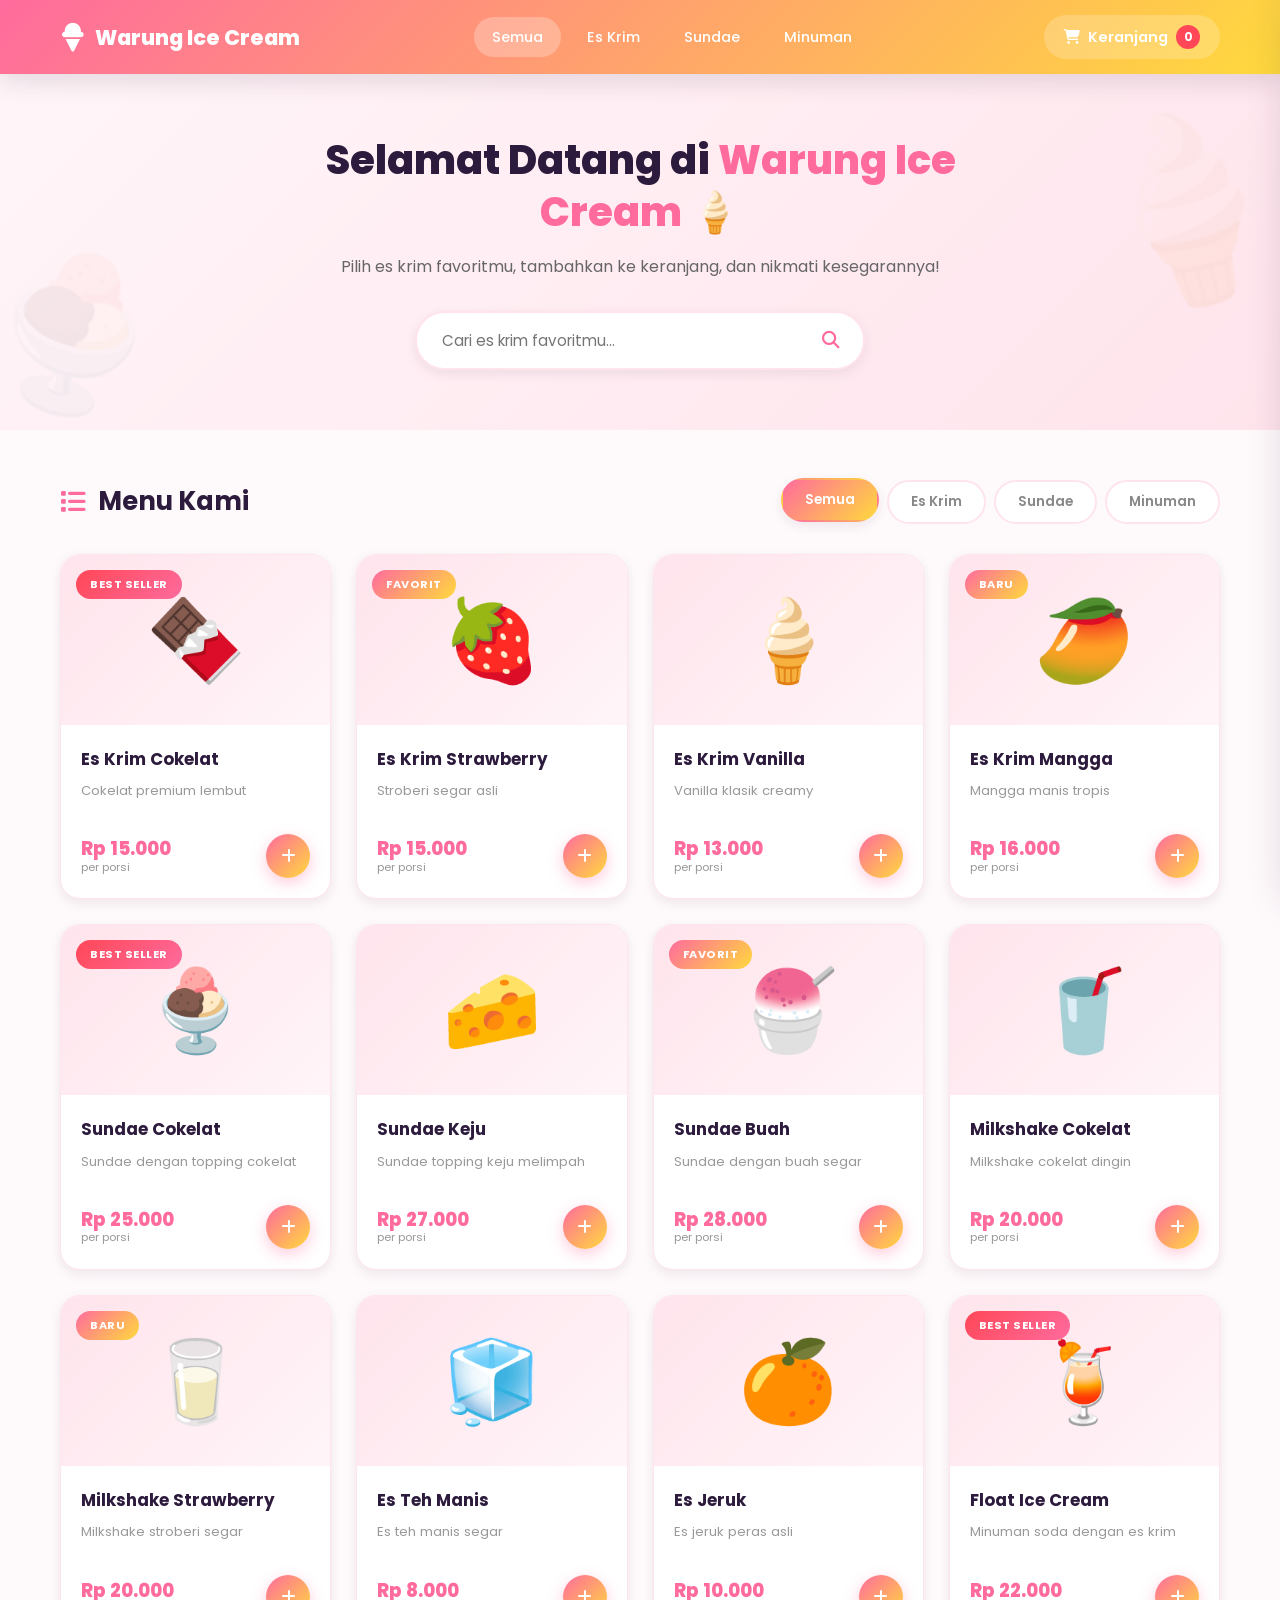
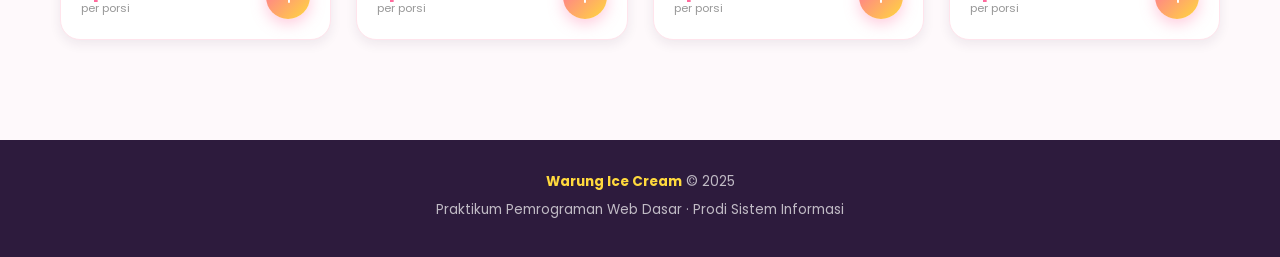
==== warung-icecream/index.html @ f4459d88 "update" ====
<!DOCTYPE html>
<html lang="id">
<head>
 <meta charset="UTF-8">
 <meta name="viewport" content="width=device-width, initial-scale=1.0">
 <title>Warung Ice Cream - Es Krim Segar Setiap Hari</title>
 <script src="https://code.jquery.com/jquery-3.7.1.min.js"
 integrity="sha256-/JqT3SQfawRcv/BIHPThkBvs0OEvtFFmqPF/lYI/Cxo="
 crossorigin="anonymous"></script>
 <link rel="stylesheet" href="https://cdnjs.cloudflare.com/ajax/libs/font-awesome/6.4.0/css/all.min.css">
 <link href="https://fonts.googleapis.com/css2?family=Poppins:wght@300;400;500;600;700;800&display=swap" rel="stylesheet">
 <link rel="stylesheet" href="style.css">
</head>
<body>
 <!-- ========== NAVBAR ========== -->
 <nav class="navbar">
  <div class="nav-container">
   <div class="logo"><i class="fas fa-ice-cream"></i>
    <span>Warung Ice Cream</span></div>
   <div class="nav-menu" id="navMenu">
    <a class="nav-link active" data-filter="all">Semua</a>
    <a class="nav-link" data-filter="es-krim">Es Krim</a>
    <a class="nav-link" data-filter="sundae">Sundae</a>
    <a class="nav-link" data-filter="minuman">Minuman</a>
   </div>
   <div class="cart-btn" id="cartBtn">
    <i class="fas fa-shopping-cart"></i>
    <span class="cart-text">Keranjang</span>
    <span class="cart-badge" id="cartBadge">0</span>
   </div>
   <div class="hamburger" id="hamburger"><i class="fas fa-bars"></i></div>
  </div>
 </nav>

 <!-- ========== HERO ========== -->
 <section class="hero">
  <div class="hero-content">
   <h1>Selamat Datang di <span>Warung Ice Cream</span> 🍦</h1>
   <p>Pilih es krim favoritmu, tambahkan ke keranjang, dan nikmati kesegarannya!</p>
   <div class="search-box">
    <input type="text" id="searchProduk" placeholder="Cari es krim favoritmu...">
    <i class="fas fa-search"></i>
   </div>
  </div>
 </section>

 <!-- ========== PRODUK ========== -->
 <section class="produk-section">
  <div class="section-header">
   <h2><i class="fas fa-list"></i> Menu Kami</h2>
   <div class="filter-btns">
    <button class="filter-btn active" data-cat="all">Semua</button>
    <button class="filter-btn" data-cat="es-krim">Es Krim</button>
    <button class="filter-btn" data-cat="sundae">Sundae</button>
    <button class="filter-btn" data-cat="minuman">Minuman</button>
   </div>
  </div>
  <div class="produk-grid" id="produkGrid"></div>
 </section>

 <!-- ========== CART SIDEBAR ========== -->
 <div class="cart-overlay" id="cartOverlay"></div>
 <aside class="cart-sidebar" id="cartSidebar">
  <div class="cart-header">
   <h3><i class="fas fa-shopping-bag"></i> Keranjang Belanja</h3>
   <button class="cart-close" id="cartClose"><i class="fas fa-times"></i></button>
  </div>
  <div class="cart-items" id="cartItems"></div>
  <div class="cart-footer">
   <div class="cart-total">
    <span>Total:</span>
    <span class="total-price" id="cartTotal">Rp 0</span>
   </div>
   <button class="btn-checkout" id="btnCheckout">
    <i class="fas fa-check-circle"></i> Checkout Sekarang
   </button>
  </div>
 </aside>

 <!-- ========== MODAL DATA PEMBELI (Latihan 3) ========== -->
 <div class="modal-overlay" id="modalOverlay">
  <div class="modal-box">
   <div class="cart-header">
    <h3><i class="fas fa-user"></i> Data Pembeli</h3>
    <button class="cart-close" id="modalClose"><i class="fas fa-times"></i></button>
   </div>
   <form id="formPembeli" novalidate>
    <div class="form-group">
     <label for="nama">Nama Lengkap</label>
     <input type="text" id="nama" placeholder="Masukkan nama lengkap">
     <small class="err" id="errNama">Nama minimal 3 karakter</small>
    </div>
    <div class="form-group">
     <label for="alamat">Alamat</label>
     <textarea id="alamat" rows="3" placeholder="Alamat pengiriman lengkap"></textarea>
     <small class="err" id="errAlamat">Alamat minimal 10 karakter</small>
    </div>
    <div class="form-group">
     <label for="hp">No HP</label>
     <input type="text" id="hp" placeholder="08xxxxxxxxxx">
     <small class="err" id="errHp">No HP harus 10-13 digit angka (mulai 08)</small>
    </div>
    <button type="submit" class="btn-checkout" id="btnKonfirmasi">
     <i class="fas fa-check-circle"></i> Konfirmasi Pesanan
    </button>
   </form>
  </div>
 </div>

 <!-- ========== TOAST ========== -->
 <div class="toast" id="toast">
  <i class="fas fa-check-circle"></i>
  <span id="toastMsg">Produk ditambahkan!</span>
 </div>

 <!-- ========== FOOTER ========== -->
 <footer class="footer">
  <p><strong>Warung Ice Cream</strong> © 2025</p>
  <p>Praktikum Pemrograman Web Dasar · Prodi Sistem Informasi</p>
 </footer>

 <script src="script.js"></script>
</body>
</html>
---- warung-icecream/style.css ----
/* ============================================================
   RESET & VARIABEL GLOBAL
   ============================================================ */
* {
  margin: 0;
  padding: 0;
  box-sizing: border-box;
}

:root {
  --primary: #ff6b9d;
  --primary-dark: #e84a7f;
  --secondary: #ffd93d;
  --accent: #6bcbff;
  --dark: #2d1b3d;
  --light: #fff5f8;
  --gradient: linear-gradient(135deg,#ff6b9d 0%,#ffd93d 100%);
  --shadow-sm: 0 4px 12px rgba(45,27,61,.08);
  --shadow-md: 0 8px 25px rgba(45,27,61,.12);
  --shadow-lg: 0 15px 40px rgba(255,107,157,.25);
  --radius: 20px;
}

body {
  font-family: 'Poppins',sans-serif;
  background: #fef9fb;
  color: var(--dark);
  line-height: 1.7;
  overflow-x: hidden;
}

/* NAVBAR */
.navbar {
  background: var(--gradient);
  padding: 15px 0;
  position: sticky;
  top: 0;
  z-index: 100;
  box-shadow: var(--shadow-md);
}

.nav-container {
  max-width: 1200px;
  margin: 0 auto;
  padding: 0 20px;
  display: flex;
  justify-content: space-between;
  align-items: center;
  gap: 20px;
}

.logo {
  display: flex;
  align-items: center;
  gap: 10px;
  color: #fff;
  font-size: 1.3rem;
  font-weight: 800;
  flex-shrink: 0;
}

.logo i {
  font-size: 1.8rem;
  animation: swing 2s ease-in-out infinite;
}

@keyframes swing {
  0%,
  100% {
    transform: rotate(-10deg);
  }
  50% {
    transform: rotate(10deg);
  }
}

.nav-menu {
  display: flex;
  gap: 8px;
  flex-wrap: wrap;
}

.nav-link {
  color: #fff;
  text-decoration: none;
  padding: 8px 18px;
  border-radius: 50px;
  font-size: .9rem;
  font-weight: 500;
  cursor: pointer;
  transition: .3s;
}

.nav-link:hover,
.nav-link.active {
  background: rgba(255,255,255,.25);
}

.cart-btn {
  background: rgba(255,255,255,.2);
  padding: 10px 20px;
  border-radius: 50px;
  color: #fff;
  font-weight: 600;
  font-size: .9rem;
  cursor: pointer;
  display: flex;
  align-items: center;
  gap: 8px;
  transition: .3s;
  flex-shrink: 0;
}

.cart-btn:hover {
  background: rgba(255,255,255,.35);
  transform: translateY(-2px);
}

.cart-badge {
  background: #ff4757;
  color: #fff;
  width: 24px;
  height: 24px;
  border-radius: 50%;
  display: flex;
  align-items: center;
  justify-content: center;
  font-size: .75rem;
  font-weight: 700;
  transition: .2s;
}

.hamburger {
  display: none;
  color: #fff;
  font-size: 1.5rem;
  cursor: pointer;
  background: none;
  border: none;
}

/* HERO */
.hero {
  background: linear-gradient(135deg,#fff5f8,#ffe4ec);
  padding: 60px 20px;
  text-align: center;
  position: relative;
  overflow: hidden;
}

.hero::before {
  content: '🍦';
  position: absolute;
  font-size: 180px;
  opacity: .08;
  top: -20px;
  right: -20px;
  transform: rotate(-15deg);
}

.hero::after {
  content: '🍨';
  position: absolute;
  font-size: 150px;
  opacity: .08;
  bottom: -30px;
  left: -20px;
  transform: rotate(15deg);
}

.hero-content {
  max-width: 700px;
  margin: 0 auto;
  position: relative;
  z-index: 1;
}

.hero h1 {
  font-size: 2.5rem;
  color: var(--dark);
  margin-bottom: 15px;
  font-weight: 800;
  line-height: 1.3;
}

.hero h1 span {
  color: var(--primary);
}

.hero p {
  color: #666;
  font-size: 1rem;
  margin-bottom: 30px;
}

.search-box {
  max-width: 450px;
  margin: 0 auto;
  position: relative;
}

.search-box input {
  width: 100%;
  padding: 16px 55px 16px 25px;
  border: 2px solid #ffe4ec;
  border-radius: 50px;
  font-family: inherit;
  font-size: .95rem;
  outline: none;
  transition: .3s;
  background: #fff;
  box-shadow: var(--shadow-sm);
}

.search-box input:focus {
  border-color: var(--primary);
  box-shadow: 0 0 0 5px rgba(255,107,157,.15);
}

.search-box i {
  position: absolute;
  right: 25px;
  top: 50%;
  transform: translateY(-50%);
  color: var(--primary);
  font-size: 1.1rem;
}

/* PRODUK */
.produk-section {
  max-width: 1200px;
  margin: 0 auto;
  padding: 50px 20px;
}

.section-header {
  display: flex;
  justify-content: space-between;
  align-items: center;
  margin-bottom: 30px;
  flex-wrap: wrap;
  gap: 20px;
}

.section-header h2 {
  font-size: 1.6rem;
  display: flex;
  align-items: center;
  gap: 12px;
}

.section-header h2 i {
  color: var(--primary);
}

.filter-btns {
  display: flex;
  gap: 8px;
  flex-wrap: wrap;
}

.filter-btn {
  padding: 10px 22px;
  border: 2px solid #ffe4ec;
  background: #fff;
  border-radius: 50px;
  font-size: .85rem;
  font-weight: 600;
  color: #888;
  cursor: pointer;
  transition: .3s;
  font-family: inherit;
}

.filter-btn:hover,
.filter-btn.active {
  background: var(--gradient);
  color: #fff;
  border-color: transparent;
  transform: translateY(-2px);
  box-shadow: var(--shadow-sm);
}

.produk-grid {
  display: grid;
  grid-template-columns: repeat(auto-fill,minmax(240px,1fr));
  gap: 25px;
}

.produk-card {
  background: #fff;
  border-radius: var(--radius);
  overflow: hidden;
  box-shadow: var(--shadow-sm);
  transition: all .4s cubic-bezier(.4,0,.2,1);
  border: 1px solid #ffe4ec;
  position: relative;
  animation: fadeInUp .5s ease;
}

@keyframes fadeInUp {
  from {
    opacity: 0;
    transform: translateY(20px);
  }
  to {
    opacity: 1;
    transform: translateY(0);
  }
}

.produk-card:hover {
  transform: translateY(-8px);
  box-shadow: var(--shadow-lg);
  border-color: var(--primary);
}

.produk-img {
  height: 170px;
  background: linear-gradient(135deg,#ffe4ec,#fff5f8);
  display: flex;
  align-items: center;
  justify-content: center;
  font-size: 5rem;
  position: relative;
  overflow: hidden;
}

.produk-badge {
  position: absolute;
  top: 15px;
  left: 15px;
  background: var(--gradient);
  color: #fff;
  padding: 5px 14px;
  border-radius: 50px;
  font-size: .7rem;
  font-weight: 700;
  z-index: 2;
  text-transform: uppercase;
  letter-spacing: .5px;
}

.produk-badge.hot {
  background: linear-gradient(135deg,#ff4757,#ff6b9d);
}

.produk-info {
  padding: 20px;
}

.produk-info h3 {
  font-size: 1.05rem;
  margin-bottom: 8px;
  font-weight: 700;
}

.produk-info .desc {
  font-size: .82rem;
  color: #999;
  margin-bottom: 15px;
  line-height: 1.5;
  min-height: 38px;
}

.produk-footer {
  display: flex;
  justify-content: space-between;
  align-items: center;
}

.produk-price {
  font-size: 1.15rem;
  font-weight: 800;
  color: var(--primary);
  line-height: 1.2;
}

.produk-price small {
  font-size: .7rem;
  color: #999;
  font-weight: 400;
  display: block;
}

.btn-add-cart {
  background: var(--gradient);
  color: #fff;
  border: none;
  width: 44px;
  height: 44px;
  border-radius: 50%;
  cursor: pointer;
  font-size: 1rem;
  transition: .3s;
  display: flex;
  align-items: center;
  justify-content: center;
  box-shadow: 0 5px 15px rgba(255,107,157,.35);
}

.btn-add-cart:hover {
  transform: rotate(90deg) scale(1.1);
  box-shadow: 0 8px 20px rgba(255,107,157,.5);
}

.btn-add-cart:active {
  transform: scale(.9);
}

/* CART SIDEBAR */
.cart-overlay,
.modal-overlay {
  position: fixed;
  top: 0;
  left: 0;
  width: 100%;
  height: 100%;
  background: rgba(45,27,61,.5);
  backdrop-filter: blur(4px);
  z-index: 998;
  display: none;
}

.cart-sidebar {
  position: fixed;
  top: 0;
  right: -420px;
  width: 400px;
  max-width: 90vw;
  height: 100%;
  background: #fff;
  z-index: 999;
  box-shadow: -10px 0 40px rgba(45,27,61,.2);
  transition: right .4s cubic-bezier(.4,0,.2,1);
  display: flex;
  flex-direction: column;
}

.cart-sidebar.open {
  right: 0;
}

.cart-header {
  background: var(--gradient);
  color: #fff;
  padding: 22px 25px;
  display: flex;
  justify-content: space-between;
  align-items: center;
}

.cart-header h3 {
  color: #fff;
  margin: 0;
  font-size: 1.1rem;
  display: flex;
  align-items: center;
  gap: 10px;
}

.cart-close {
  background: rgba(255,255,255,.25);
  border: none;
  color: #fff;
  width: 35px;
  height: 35px;
  border-radius: 50%;
  cursor: pointer;
  font-size: 1rem;
  transition: .3s;
}

.cart-close:hover {
  background: rgba(255,255,255,.4);
  transform: rotate(90deg);
}

.cart-items {
  flex: 1;
  overflow-y: auto;
  padding: 20px;
}

.cart-empty {
  text-align: center;
  padding: 50px 20px;
  color: #bbb;
}

.cart-empty i {
  font-size: 3.5rem;
  margin-bottom: 15px;
  color: #ffe4ec;
  display: block;
}

.cart-empty p {
  font-weight: 600;
  color: #999;
  margin-bottom: 5px;
}

.cart-empty small {
  font-size: .85rem;
}

.cart-item {
  display: flex;
  gap: 12px;
  padding: 14px;
  background: var(--light);
  border-radius: 14px;
  margin-bottom: 12px;
  align-items: center;
  animation: slideIn .3s ease;
}

@keyframes slideIn {
  from {
    opacity: 0;
    transform: translateX(20px);
  }
  to {
    opacity: 1;
    transform: translateX(0);
  }
}

.cart-item-icon {
  font-size: 2rem;
  width: 55px;
  height: 55px;
  background: #fff;
  border-radius: 12px;
  display: flex;
  align-items: center;
  justify-content: center;
  flex-shrink: 0;
  box-shadow: var(--shadow-sm);
}

.cart-item-info {
  flex: 1;
  min-width: 0;
}

.cart-item-info h5 {
  font-size: .88rem;
  margin-bottom: 4px;
  font-weight: 600;
  white-space: nowrap;
  overflow: hidden;
  text-overflow: ellipsis;
}

.cart-item-info .price {
  font-size: .85rem;
  color: var(--primary);
  font-weight: 700;
}

.qty-control {
  display: flex;
  align-items: center;
  gap: 6px;
  margin-top: 6px;
}

.qty-btn {
  width: 24px;
  height: 24px;
  border: none;
  background: #fff;
  border-radius: 6px;
  cursor: pointer;
  font-weight: 700;
  color: var(--primary);
  font-size: .8rem;
  display: flex;
  align-items: center;
  justify-content: center;
  transition: .2s;
  box-shadow: 0 2px 4px rgba(0,0,0,.05);
}

.qty-btn:hover {
  background: var(--primary);
  color: #fff;
}

.qty-value {
  font-size: .85rem;
  font-weight: 700;
  min-width: 22px;
  text-align: center;
}

.cart-item-remove {
  background: none;
  border: none;
  color: #ff4757;
  cursor: pointer;
  font-size: .95rem;
  padding: 6px;
  transition: .2s;
  border-radius: 6px;
}

.cart-item-remove:hover {
  background: #ffe5e5;
  transform: scale(1.1);
}

.cart-footer {
  padding: 20px 25px;
  background: var(--light);
  border-top: 2px dashed #ffe4ec;
}

.cart-total {
  display: flex;
  justify-content: space-between;
  align-items: center;
  margin-bottom: 15px;
}

.cart-total span:first-child {
  color: #888;
  font-size: .9rem;
}

.cart-total .total-price {
  font-size: 1.4rem;
  font-weight: 800;
  color: var(--primary);
  text-align: right;
  line-height: 1.3;
}

.total-price small {
  display: block;
  font-size: .8rem;
  font-weight: 400;
}

.btn-checkout {
  width: 100%;
  padding: 15px;
  background: var(--gradient);
  color: #fff;
  border: none;
  border-radius: 50px;
  font-family: inherit;
  font-weight: 700;
  font-size: .95rem;
  cursor: pointer;
  display: flex;
  align-items: center;
  justify-content: center;
  gap: 10px;
  transition: .3s;
  box-shadow: 0 8px 20px rgba(255,107,157,.3);
}

.btn-checkout:hover {
  transform: translateY(-2px);
  box-shadow: 0 12px 25px rgba(255,107,157,.45);
}

.btn-checkout:disabled {
  opacity: .7;
  cursor: not-allowed;
}

/* MODAL FORM */
.modal-overlay {
  z-index: 1001;
  align-items: center;
  justify-content: center;
  padding: 20px;
}

.modal-box {
  background: #fff;
  border-radius: var(--radius);
  width: 100%;
  max-width: 440px;
  overflow: hidden;
  box-shadow: var(--shadow-lg);
}

.modal-box form {
  padding: 25px;
}

.form-group {
  margin-bottom: 18px;
}

.form-group label {
  display: block;
  font-size: .85rem;
  font-weight: 600;
  margin-bottom: 6px;
}

.form-group input,
.form-group textarea {
  width: 100%;
  padding: 12px 18px;
  border: 2px solid #ffe4ec;
  border-radius: 16px;
  font-family: inherit;
  font-size: .9rem;
  outline: none;
  transition: .3s;
  resize: none;
}

.form-group input:focus,
.form-group textarea:focus {
  border-color: var(--primary);
  box-shadow: 0 0 0 4px rgba(255,107,157,.15);
}

.form-group.invalid input,
.form-group.invalid textarea {
  border-color: #ff4757;
}

.err {
  display: none;
  color: #ff4757;
  font-size: .75rem;
  margin-top: 4px;
}

/* TOAST */
.toast {
  position: fixed;
  bottom: 30px;
  left: 50%;
  transform: translateX(-50%) translateY(100px);
  background: var(--dark);
  color: #fff;
  padding: 14px 28px;
  border-radius: 50px;
  font-size: .9rem;
  font-weight: 500;
  z-index: 1100;
  opacity: 0;
  transition: all .4s cubic-bezier(.4,0,.2,1);
  display: flex;
  align-items: center;
  gap: 10px;
  box-shadow: 0 15px 30px rgba(0,0,0,.25);
  pointer-events: none;
  max-width: 90vw;
}

.toast.show {
  transform: translateX(-50%) translateY(0);
  opacity: 1;
}

.toast i {
  color: var(--secondary);
}

/* FOOTER */
.footer {
  background: var(--dark);
  color: #fff;
  text-align: center;
  padding: 30px 20px;
  margin-top: 50px;
}

.footer p {
  font-size: .85rem;
  color: rgba(255,255,255,.7);
  margin-bottom: 5px;
}

.footer strong {
  color: var(--secondary);
}

/* RESPONSIVE */
@media (max-width:992px) {
  .nav-container {
    flex-wrap: wrap;
  }
  .nav-menu {
    order: 3;
    width: 100%;
    justify-content: center;
    margin-top: 10px;
  }
}

@media (max-width:768px) {
  .hamburger {
    display: block;
  }
  .nav-menu {
    display: none;
    position: absolute;
    top: 100%;
    left: 0;
    right: 0;
    background: var(--primary-dark);
    flex-direction: column;
    padding: 15px;
    gap: 5px;
    box-shadow: var(--shadow-md);
  }
  .nav-menu.show {
    display: flex;
  }
  .nav-link {
    width: 100%;
    text-align: center;
    padding: 12px;
  }
  .cart-text {
    display: none;
  }
  .hero {
    padding: 40px 20px;
  }
  .hero h1 {
    font-size: 1.7rem;
  }
  .hero p {
    font-size: .9rem;
  }
  .section-header {
    flex-direction: column;
    align-items: flex-start;
  }
  .section-header h2 {
    font-size: 1.3rem;
  }
  .filter-btns {
    width: 100%;
    justify-content: center;
  }
  .produk-grid {
    grid-template-columns: repeat(auto-fill,minmax(160px,1fr));
    gap: 15px;
  }
  .produk-img {
    height: 130px;
    font-size: 3.5rem;
  }
  .produk-info {
    padding: 15px;
  }
  .produk-info h3 {
    font-size: .95rem;
  }
  .produk-price {
    font-size: 1rem;
  }
  .btn-add-cart {
    width: 38px;
    height: 38px;
    font-size: .9rem;
  }
  .cart-sidebar {
    width: 100%;
    max-width: 100%;
  }
  .toast {
    font-size: .82rem;
    padding: 12px 20px;
  }
}

@media (max-width:480px) {
  .produk-grid {
    grid-template-columns: repeat(2,1fr);
    gap: 12px;
  }
  .produk-img {
    height: 110px;
    font-size: 3rem;
  }
  .produk-info {
    padding: 12px;
  }
  .produk-info h3 {
    font-size: .85rem;
  }
  .produk-info .desc {
    font-size: .75rem;
    min-height: 32px;
  }
  .produk-price {
    font-size: .9rem;
  }
  .filter-btn {
    padding: 8px 16px;
    font-size: .78rem;
  }
}
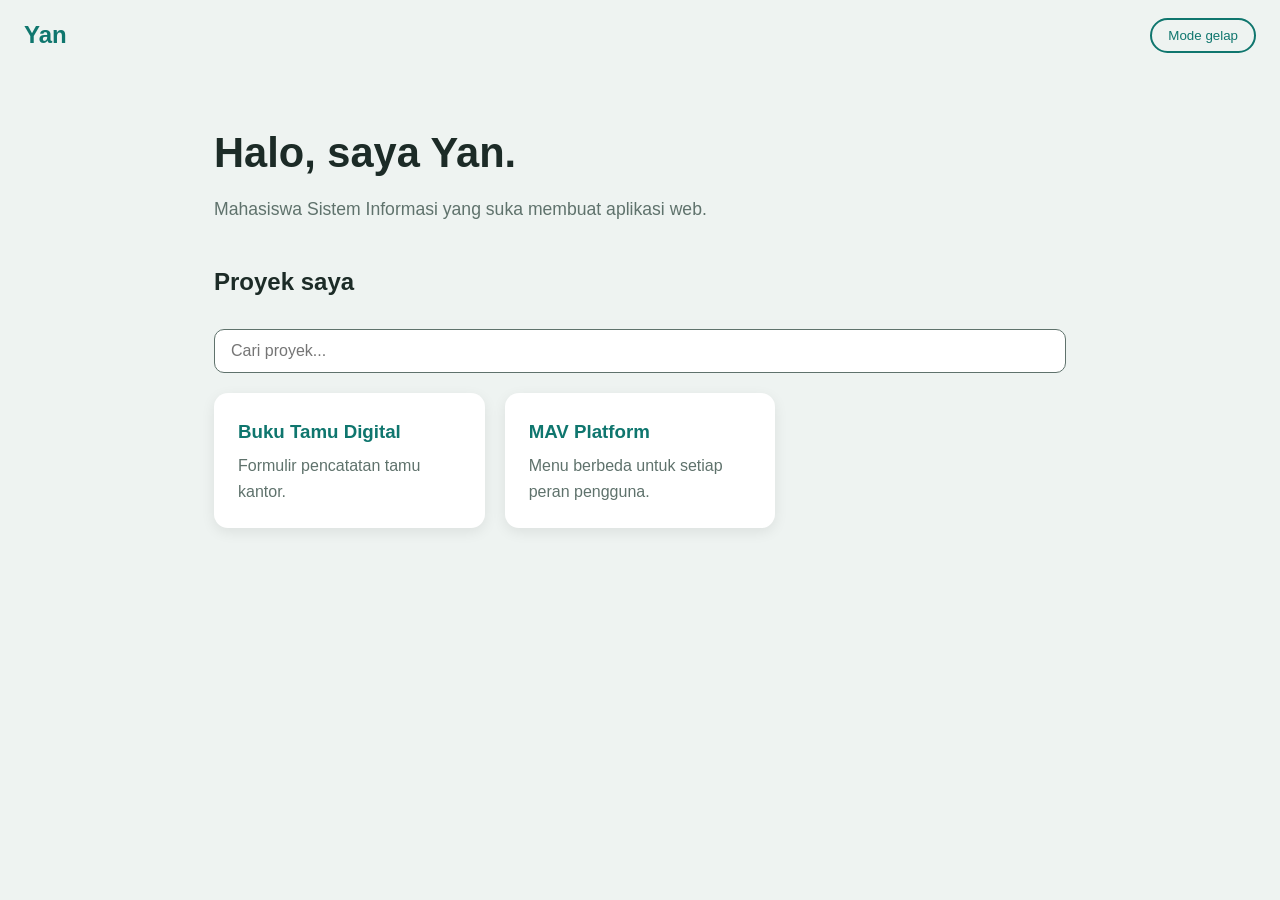
==== commit aa5fb098: "baru" ====
--- a/warung-icecream/index.html
+++ b/warung-icecream/index.html
@@ -1,124 +1,38 @@
 <!DOCTYPE html>
 <html lang="id">
+
 <head>
- <meta charset="UTF-8">
- <meta name="viewport" content="width=device-width, initial-scale=1.0">
- <title>Warung Ice Cream - Es Krim Segar Setiap Hari</title>
- <script src="https://code.jquery.com/jquery-3.7.1.min.js"
- integrity="sha256-/JqT3SQfawRcv/BIHPThkBvs0OEvtFFmqPF/lYI/Cxo="
- crossorigin="anonymous"></script>
- <link rel="stylesheet" href="https://cdnjs.cloudflare.com/ajax/libs/font-awesome/6.4.0/css/all.min.css">
- <link href="https://fonts.googleapis.com/css2?family=Poppins:wght@300;400;500;600;700;800&display=swap" rel="stylesheet">
- <link rel="stylesheet" href="style.css">
+    <meta charset="UTF-8">
+    <meta name="viewport" content="width=device-width, initial-scale=1">
+    <title>Portofolio Yan</title> <!-- Menghubungkan file CSS -->
+    <link rel="stylesheet" href="style.css">
 </head>
-<body>
- <!-- ========== NAVBAR ========== -->
- <nav class="navbar">
-  <div class="nav-container">
-   <div class="logo"><i class="fas fa-ice-cream"></i>
-    <span>Warung Ice Cream</span></div>
-   <div class="nav-menu" id="navMenu">
-    <a class="nav-link active" data-filter="all">Semua</a>
-    <a class="nav-link" data-filter="es-krim">Es Krim</a>
-    <a class="nav-link" data-filter="sundae">Sundae</a>
-    <a class="nav-link" data-filter="minuman">Minuman</a>
-   </div>
-   <div class="cart-btn" id="cartBtn">
-    <i class="fas fa-shopping-cart"></i>
-    <span class="cart-text">Keranjang</span>
-    <span class="cart-badge" id="cartBadge">0</span>
-   </div>
-   <div class="hamburger" id="hamburger"><i class="fas fa-bars"></i></div>
-  </div>
- </nav>
 
- <!-- ========== HERO ========== -->
- <section class="hero">
-  <div class="hero-content">
-   <h1>Selamat Datang di <span>Warung Ice Cream</span> 🍦</h1>
-   <p>Pilih es krim favoritmu, tambahkan ke keranjang, dan nikmati kesegarannya!</p>
-   <div class="search-box">
-    <input type="text" id="searchProduk" placeholder="Cari es krim favoritmu...">
-    <i class="fas fa-search"></i>
-   </div>
-  </div>
- </section>
+<body> <!-- ===== Bagian atas ===== -->
+    <header class="header">
+        <h2 class="logo">Yan</h2> <button id="tombol-tema">Mode gelap</button>
+    </header>
+    <main class="isi"> <!-- ===== Perkenalan ===== -->
+        <section class="perkenalan">
+            <h1>Halo, saya Yan.</h1>
+            <p>Mahasiswa Sistem Informasi yang suka membuat aplikasi web.</p>
+        </section> <!-- ===== Daftar proyek ===== -->
+        <h2>Proyek saya</h2> <!-- Kotak pencarian (dipakai oleh script.js) --> <input type="text" id="cari"
+            placeholder="Cari proyek...">
+        <section class="daftar-proyek">
+            <!-- Satu kartu = satu proyek.            href mengarah ke index.html di dalam folder proyek tersebut. -->
+            <a class="kartu" href="buku-tamu-digital/index.html">
+                <h3>Buku Tamu Digital</h3>
+                <p>Formulir pencatatan tamu kantor.</p>
+            </a> <a class="kartu" href="mav-platform/index.html">
+                <h3>MAV Platform</h3>
+                <p>Menu berbeda untuk setiap peran pengguna.</p>
+            </a>
+            <!-- Mau menambah proyek? Salin satu blok <a class="kartu"> di atas, lalu ubah href, judul, dan deskripsinya. -->
+        </section>
+        <p id="pesan-kosong" class="pesan-kosong">Proyek tidak ditemukan.</p>
+    </main> <!-- Menghubungkan file JavaScript (letakkan paling bawah) -->
+    <script src="script.js"></script>
+</body>
 
- <!-- ========== PRODUK ========== -->
- <section class="produk-section">
-  <div class="section-header">
-   <h2><i class="fas fa-list"></i> Menu Kami</h2>
-   <div class="filter-btns">
-    <button class="filter-btn active" data-cat="all">Semua</button>
-    <button class="filter-btn" data-cat="es-krim">Es Krim</button>
-    <button class="filter-btn" data-cat="sundae">Sundae</button>
-    <button class="filter-btn" data-cat="minuman">Minuman</button>
-   </div>
-  </div>
-  <div class="produk-grid" id="produkGrid"></div>
- </section>
-
- <!-- ========== CART SIDEBAR ========== -->
- <div class="cart-overlay" id="cartOverlay"></div>
- <aside class="cart-sidebar" id="cartSidebar">
-  <div class="cart-header">
-   <h3><i class="fas fa-shopping-bag"></i> Keranjang Belanja</h3>
-   <button class="cart-close" id="cartClose"><i class="fas fa-times"></i></button>
-  </div>
-  <div class="cart-items" id="cartItems"></div>
-  <div class="cart-footer">
-   <div class="cart-total">
-    <span>Total:</span>
-    <span class="total-price" id="cartTotal">Rp 0</span>
-   </div>
-   <button class="btn-checkout" id="btnCheckout">
-    <i class="fas fa-check-circle"></i> Checkout Sekarang
-   </button>
-  </div>
- </aside>
-
- <!-- ========== MODAL DATA PEMBELI (Latihan 3) ========== -->
- <div class="modal-overlay" id="modalOverlay">
-  <div class="modal-box">
-   <div class="cart-header">
-    <h3><i class="fas fa-user"></i> Data Pembeli</h3>
-    <button class="cart-close" id="modalClose"><i class="fas fa-times"></i></button>
-   </div>
-   <form id="formPembeli" novalidate>
-    <div class="form-group">
-     <label for="nama">Nama Lengkap</label>
-     <input type="text" id="nama" placeholder="Masukkan nama lengkap">
-     <small class="err" id="errNama">Nama minimal 3 karakter</small>
-    </div>
-    <div class="form-group">
-     <label for="alamat">Alamat</label>
-     <textarea id="alamat" rows="3" placeholder="Alamat pengiriman lengkap"></textarea>
-     <small class="err" id="errAlamat">Alamat minimal 10 karakter</small>
-    </div>
-    <div class="form-group">
-     <label for="hp">No HP</label>
-     <input type="text" id="hp" placeholder="08xxxxxxxxxx">
-     <small class="err" id="errHp">No HP harus 10-13 digit angka (mulai 08)</small>
-    </div>
-    <button type="submit" class="btn-checkout" id="btnKonfirmasi">
-     <i class="fas fa-check-circle"></i> Konfirmasi Pesanan
-    </button>
-   </form>
-  </div>
- </div>
-
- <!-- ========== TOAST ========== -->
- <div class="toast" id="toast">
-  <i class="fas fa-check-circle"></i>
-  <span id="toastMsg">Produk ditambahkan!</span>
- </div>
-
- <!-- ========== FOOTER ========== -->
- <footer class="footer">
-  <p><strong>Warung Ice Cream</strong> © 2025</p>
-  <p>Praktikum Pemrograman Web Dasar · Prodi Sistem Informasi</p>
- </footer>
-
- <script src="script.js"></script>
-</body>
 </html>
--- a/warung-icecream/style.css
+++ b/warung-icecream/style.css
@@ -1,908 +1,124 @@
-/* ============================================================
-   RESET & VARIABEL GLOBAL
-   ============================================================ */
-* {
-  margin: 0;
-  padding: 0;
-  box-sizing: border-box;
+/* ===== 1. Warna ===== Variabel CSS: ubah warna cukup di sini saja. */
+:root {
+    --latar: #eef3f1;
+    --kartu: #ffffff;
+    --teks: #1c2b27;
+    --teks-pudar: #5f726c;
+    --aksen: #0f766e;
 }
 
-:root {
-  --primary: #ff6b9d;
-  --primary-dark: #e84a7f;
-  --secondary: #ffd93d;
-  --accent: #6bcbff;
-  --dark: #2d1b3d;
-  --light: #fff5f8;
-  --gradient: linear-gradient(135deg,#ff6b9d 0%,#ffd93d 100%);
-  --shadow-sm: 0 4px 12px rgba(45,27,61,.08);
-  --shadow-md: 0 8px 25px rgba(45,27,61,.12);
-  --shadow-lg: 0 15px 40px rgba(255,107,157,.25);
-  --radius: 20px;
+/* Saat body diberi class "gelap" oleh JavaScript, warna berganti */
+body.gelap {
+    --latar: #121a18;
+    --kartu: #1b2623;
+    --teks: #e6efec;
+    --teks-pudar: #94a8a1;
+    --aksen: #5fd1c4;
+}
+
+/* ===== 2. Dasar halaman ===== */
+* {
+    box-sizing: border-box;
 }
 
 body {
-  font-family: 'Poppins',sans-serif;
-  background: #fef9fb;
-  color: var(--dark);
-  line-height: 1.7;
-  overflow-x: hidden;
+    margin: 0;
+    font-family: Arial, sans-serif;
+    line-height: 1.6;
+    background: var(--latar);
+    color: var(--teks);
 }
 
-/* NAVBAR */
-.navbar {
-  background: var(--gradient);
-  padding: 15px 0;
-  position: sticky;
-  top: 0;
-  z-index: 100;
-  box-shadow: var(--shadow-md);
-}
-
-.nav-container {
-  max-width: 1200px;
-  margin: 0 auto;
-  padding: 0 20px;
-  display: flex;
-  justify-content: space-between;
-  align-items: center;
-  gap: 20px;
+/* ===== 3. Bagian atas ===== */
+.header {
+    display: flex;
+    justify-content: space-between;
+    align-items: center;
+    padding: 16px 24px;
 }
 
 .logo {
-  display: flex;
-  align-items: center;
-  gap: 10px;
-  color: #fff;
-  font-size: 1.3rem;
-  font-weight: 800;
-  flex-shrink: 0;
+    margin: 0;
+    color: var(--aksen);
 }
 
-.logo i {
-  font-size: 1.8rem;
-  animation: swing 2s ease-in-out infinite;
+#tombol-tema {
+    padding: 8px 16px;
+    border: 2px solid var(--aksen);
+    border-radius: 20px;
+    background: transparent;
+    color: var(--aksen);
+    cursor: pointer;
 }
 
-@keyframes swing {
-  0%,
-  100% {
-    transform: rotate(-10deg);
-  }
-  50% {
-    transform: rotate(10deg);
-  }
+/* ===== 4. Isi halaman ===== */
+.isi {
+    max-width: 900px;
+    margin: 0 auto;
+    padding: 0 24px 60px;
 }
 
-.nav-menu {
-  display: flex;
-  gap: 8px;
-  flex-wrap: wrap;
+.perkenalan {
+    padding: 50px 0 20px;
 }
 
-.nav-link {
-  color: #fff;
-  text-decoration: none;
-  padding: 8px 18px;
-  border-radius: 50px;
-  font-size: .9rem;
-  font-weight: 500;
-  cursor: pointer;
-  transition: .3s;
+.perkenalan h1 {
+    font-size: 2.6rem;
+    margin: 0 0 8px;
 }
 
-.nav-link:hover,
-.nav-link.active {
-  background: rgba(255,255,255,.25);
+.perkenalan p {
+    color: var(--teks-pudar);
+    font-size: 1.1rem;
+    margin: 0;
 }
 
-.cart-btn {
-  background: rgba(255,255,255,.2);
-  padding: 10px 20px;
-  border-radius: 50px;
-  color: #fff;
-  font-weight: 600;
-  font-size: .9rem;
-  cursor: pointer;
-  display: flex;
-  align-items: center;
-  gap: 8px;
-  transition: .3s;
-  flex-shrink: 0;
+/* ===== 5. Pencarian ===== */
+#cari {
+    width: 100%;
+    padding: 12px 16px;
+    margin: 8px 0 20px;
+    border: 1px solid var(--teks-pudar);
+    border-radius: 10px;
+    font-size: 1rem;
+    background: var(--kartu);
+    color: var(--teks);
 }
 
-.cart-btn:hover {
-  background: rgba(255,255,255,.35);
-  transform: translateY(-2px);
+/* ===== 6. Kartu proyek ===== */
+.daftar-proyek {
+    display: grid;
+    grid-template-columns: repeat(auto-fill, minmax(250px, 1fr));
+    gap: 20px;
 }
 
-.cart-badge {
-  background: #ff4757;
-  color: #fff;
-  width: 24px;
-  height: 24px;
-  border-radius: 50%;
-  display: flex;
-  align-items: center;
-  justify-content: center;
-  font-size: .75rem;
-  font-weight: 700;
-  transition: .2s;
+.kartu {
+    display: block;
+    padding: 24px;
+    background: var(--kartu);
+    border-radius: 14px;
+    box-shadow: 0 4px 14px rgba(0, 0, 0, 0.08);
+    color: inherit;
+    text-decoration: none;
+    transition: transform 0.2s;
 }
 
-.hamburger {
-  display: none;
-  color: #fff;
-  font-size: 1.5rem;
-  cursor: pointer;
-  background: none;
-  border: none;
+.kartu:hover {
+    transform: translateY(-4px);
 }
 
-/* HERO */
-.hero {
-  background: linear-gradient(135deg,#fff5f8,#ffe4ec);
-  padding: 60px 20px;
-  text-align: center;
-  position: relative;
-  overflow: hidden;
+.kartu h3 {
+    margin: 0 0 6px;
+    color: var(--aksen);
 }
 
-.hero::before {
-  content: '🍦';
-  position: absolute;
-  font-size: 180px;
-  opacity: .08;
-  top: -20px;
-  right: -20px;
-  transform: rotate(-15deg);
+.kartu p {
+    margin: 0;
+    color: var(--teks-pudar);
 }
 
-.hero::after {
-  content: '🍨';
-  position: absolute;
-  font-size: 150px;
-  opacity: .08;
-  bottom: -30px;
-  left: -20px;
-  transform: rotate(15deg);
-}
-
-.hero-content {
-  max-width: 700px;
-  margin: 0 auto;
-  position: relative;
-  z-index: 1;
-}
-
-.hero h1 {
-  font-size: 2.5rem;
-  color: var(--dark);
-  margin-bottom: 15px;
-  font-weight: 800;
-  line-height: 1.3;
-}
-
-.hero h1 span {
-  color: var(--primary);
-}
-
-.hero p {
-  color: #666;
-  font-size: 1rem;
-  margin-bottom: 30px;
-}
-
-.search-box {
-  max-width: 450px;
-  margin: 0 auto;
-  position: relative;
-}
-
-.search-box input {
-  width: 100%;
-  padding: 16px 55px 16px 25px;
-  border: 2px solid #ffe4ec;
-  border-radius: 50px;
-  font-family: inherit;
-  font-size: .95rem;
-  outline: none;
-  transition: .3s;
-  background: #fff;
-  box-shadow: var(--shadow-sm);
-}
-
-.search-box input:focus {
-  border-color: var(--primary);
-  box-shadow: 0 0 0 5px rgba(255,107,157,.15);
-}
-
-.search-box i {
-  position: absolute;
-  right: 25px;
-  top: 50%;
-  transform: translateY(-50%);
-  color: var(--primary);
-  font-size: 1.1rem;
-}
-
-/* PRODUK */
-.produk-section {
-  max-width: 1200px;
-  margin: 0 auto;
-  padding: 50px 20px;
-}
-
-.section-header {
-  display: flex;
-  justify-content: space-between;
-  align-items: center;
-  margin-bottom: 30px;
-  flex-wrap: wrap;
-  gap: 20px;
-}
-
-.section-header h2 {
-  font-size: 1.6rem;
-  display: flex;
-  align-items: center;
-  gap: 12px;
-}
-
-.section-header h2 i {
-  color: var(--primary);
-}
-
-.filter-btns {
-  display: flex;
-  gap: 8px;
-  flex-wrap: wrap;
-}
-
-.filter-btn {
-  padding: 10px 22px;
-  border: 2px solid #ffe4ec;
-  background: #fff;
-  border-radius: 50px;
-  font-size: .85rem;
-  font-weight: 600;
-  color: #888;
-  cursor: pointer;
-  transition: .3s;
-  font-family: inherit;
-}
-
-.filter-btn:hover,
-.filter-btn.active {
-  background: var(--gradient);
-  color: #fff;
-  border-color: transparent;
-  transform: translateY(-2px);
-  box-shadow: var(--shadow-sm);
-}
-
-.produk-grid {
-  display: grid;
-  grid-template-columns: repeat(auto-fill,minmax(240px,1fr));
-  gap: 25px;
-}
-
-.produk-card {
-  background: #fff;
-  border-radius: var(--radius);
-  overflow: hidden;
-  box-shadow: var(--shadow-sm);
-  transition: all .4s cubic-bezier(.4,0,.2,1);
-  border: 1px solid #ffe4ec;
-  position: relative;
-  animation: fadeInUp .5s ease;
-}
-
-@keyframes fadeInUp {
-  from {
-    opacity: 0;
-    transform: translateY(20px);
-  }
-  to {
-    opacity: 1;
-    transform: translateY(0);
-  }
-}
-
-.produk-card:hover {
-  transform: translateY(-8px);
-  box-shadow: var(--shadow-lg);
-  border-color: var(--primary);
-}
-
-.produk-img {
-  height: 170px;
-  background: linear-gradient(135deg,#ffe4ec,#fff5f8);
-  display: flex;
-  align-items: center;
-  justify-content: center;
-  font-size: 5rem;
-  position: relative;
-  overflow: hidden;
-}
-
-.produk-badge {
-  position: absolute;
-  top: 15px;
-  left: 15px;
-  background: var(--gradient);
-  color: #fff;
-  padding: 5px 14px;
-  border-radius: 50px;
-  font-size: .7rem;
-  font-weight: 700;
-  z-index: 2;
-  text-transform: uppercase;
-  letter-spacing: .5px;
-}
-
-.produk-badge.hot {
-  background: linear-gradient(135deg,#ff4757,#ff6b9d);
-}
-
-.produk-info {
-  padding: 20px;
-}
-
-.produk-info h3 {
-  font-size: 1.05rem;
-  margin-bottom: 8px;
-  font-weight: 700;
-}
-
-.produk-info .desc {
-  font-size: .82rem;
-  color: #999;
-  margin-bottom: 15px;
-  line-height: 1.5;
-  min-height: 38px;
-}
-
-.produk-footer {
-  display: flex;
-  justify-content: space-between;
-  align-items: center;
-}
-
-.produk-price {
-  font-size: 1.15rem;
-  font-weight: 800;
-  color: var(--primary);
-  line-height: 1.2;
-}
-
-.produk-price small {
-  font-size: .7rem;
-  color: #999;
-  font-weight: 400;
-  display: block;
-}
-
-.btn-add-cart {
-  background: var(--gradient);
-  color: #fff;
-  border: none;
-  width: 44px;
-  height: 44px;
-  border-radius: 50%;
-  cursor: pointer;
-  font-size: 1rem;
-  transition: .3s;
-  display: flex;
-  align-items: center;
-  justify-content: center;
-  box-shadow: 0 5px 15px rgba(255,107,157,.35);
-}
-
-.btn-add-cart:hover {
-  transform: rotate(90deg) scale(1.1);
-  box-shadow: 0 8px 20px rgba(255,107,157,.5);
-}
-
-.btn-add-cart:active {
-  transform: scale(.9);
-}
-
-/* CART SIDEBAR */
-.cart-overlay,
-.modal-overlay {
-  position: fixed;
-  top: 0;
-  left: 0;
-  width: 100%;
-  height: 100%;
-  background: rgba(45,27,61,.5);
-  backdrop-filter: blur(4px);
-  z-index: 998;
-  display: none;
-}
-
-.cart-sidebar {
-  position: fixed;
-  top: 0;
-  right: -420px;
-  width: 400px;
-  max-width: 90vw;
-  height: 100%;
-  background: #fff;
-  z-index: 999;
-  box-shadow: -10px 0 40px rgba(45,27,61,.2);
-  transition: right .4s cubic-bezier(.4,0,.2,1);
-  display: flex;
-  flex-direction: column;
-}
-
-.cart-sidebar.open {
-  right: 0;
-}
-
-.cart-header {
-  background: var(--gradient);
-  color: #fff;
-  padding: 22px 25px;
-  display: flex;
-  justify-content: space-between;
-  align-items: center;
-}
-
-.cart-header h3 {
-  color: #fff;
-  margin: 0;
-  font-size: 1.1rem;
-  display: flex;
-  align-items: center;
-  gap: 10px;
-}
-
-.cart-close {
-  background: rgba(255,255,255,.25);
-  border: none;
-  color: #fff;
-  width: 35px;
-  height: 35px;
-  border-radius: 50%;
-  cursor: pointer;
-  font-size: 1rem;
-  transition: .3s;
-}
-
-.cart-close:hover {
-  background: rgba(255,255,255,.4);
-  transform: rotate(90deg);
-}
-
-.cart-items {
-  flex: 1;
-  overflow-y: auto;
-  padding: 20px;
-}
-
-.cart-empty {
-  text-align: center;
-  padding: 50px 20px;
-  color: #bbb;
-}
-
-.cart-empty i {
-  font-size: 3.5rem;
-  margin-bottom: 15px;
-  color: #ffe4ec;
-  display: block;
-}
-
-.cart-empty p {
-  font-weight: 600;
-  color: #999;
-  margin-bottom: 5px;
-}
-
-.cart-empty small {
-  font-size: .85rem;
-}
-
-.cart-item {
-  display: flex;
-  gap: 12px;
-  padding: 14px;
-  background: var(--light);
-  border-radius: 14px;
-  margin-bottom: 12px;
-  align-items: center;
-  animation: slideIn .3s ease;
-}
-
-@keyframes slideIn {
-  from {
-    opacity: 0;
-    transform: translateX(20px);
-  }
-  to {
-    opacity: 1;
-    transform: translateX(0);
-  }
-}
-
-.cart-item-icon {
-  font-size: 2rem;
-  width: 55px;
-  height: 55px;
-  background: #fff;
-  border-radius: 12px;
-  display: flex;
-  align-items: center;
-  justify-content: center;
-  flex-shrink: 0;
-  box-shadow: var(--shadow-sm);
-}
-
-.cart-item-info {
-  flex: 1;
-  min-width: 0;
-}
-
-.cart-item-info h5 {
-  font-size: .88rem;
-  margin-bottom: 4px;
-  font-weight: 600;
-  white-space: nowrap;
-  overflow: hidden;
-  text-overflow: ellipsis;
-}
-
-.cart-item-info .price {
-  font-size: .85rem;
-  color: var(--primary);
-  font-weight: 700;
-}
-
-.qty-control {
-  display: flex;
-  align-items: center;
-  gap: 6px;
-  margin-top: 6px;
-}
-
-.qty-btn {
-  width: 24px;
-  height: 24px;
-  border: none;
-  background: #fff;
-  border-radius: 6px;
-  cursor: pointer;
-  font-weight: 700;
-  color: var(--primary);
-  font-size: .8rem;
-  display: flex;
-  align-items: center;
-  justify-content: center;
-  transition: .2s;
-  box-shadow: 0 2px 4px rgba(0,0,0,.05);
-}
-
-.qty-btn:hover {
-  background: var(--primary);
-  color: #fff;
-}
-
-.qty-value {
-  font-size: .85rem;
-  font-weight: 700;
-  min-width: 22px;
-  text-align: center;
-}
-
-.cart-item-remove {
-  background: none;
-  border: none;
-  color: #ff4757;
-  cursor: pointer;
-  font-size: .95rem;
-  padding: 6px;
-  transition: .2s;
-  border-radius: 6px;
-}
-
-.cart-item-remove:hover {
-  background: #ffe5e5;
-  transform: scale(1.1);
-}
-
-.cart-footer {
-  padding: 20px 25px;
-  background: var(--light);
-  border-top: 2px dashed #ffe4ec;
-}
-
-.cart-total {
-  display: flex;
-  justify-content: space-between;
-  align-items: center;
-  margin-bottom: 15px;
-}
-
-.cart-total span:first-child {
-  color: #888;
-  font-size: .9rem;
-}
-
-.cart-total .total-price {
-  font-size: 1.4rem;
-  font-weight: 800;
-  color: var(--primary);
-  text-align: right;
-  line-height: 1.3;
-}
-
-.total-price small {
-  display: block;
-  font-size: .8rem;
-  font-weight: 400;
-}
-
-.btn-checkout {
-  width: 100%;
-  padding: 15px;
-  background: var(--gradient);
-  color: #fff;
-  border: none;
-  border-radius: 50px;
-  font-family: inherit;
-  font-weight: 700;
-  font-size: .95rem;
-  cursor: pointer;
-  display: flex;
-  align-items: center;
-  justify-content: center;
-  gap: 10px;
-  transition: .3s;
-  box-shadow: 0 8px 20px rgba(255,107,157,.3);
-}
-
-.btn-checkout:hover {
-  transform: translateY(-2px);
-  box-shadow: 0 12px 25px rgba(255,107,157,.45);
-}
-
-.btn-checkout:disabled {
-  opacity: .7;
-  cursor: not-allowed;
-}
-
-/* MODAL FORM */
-.modal-overlay {
-  z-index: 1001;
-  align-items: center;
-  justify-content: center;
-  padding: 20px;
-}
-
-.modal-box {
-  background: #fff;
-  border-radius: var(--radius);
-  width: 100%;
-  max-width: 440px;
-  overflow: hidden;
-  box-shadow: var(--shadow-lg);
-}
-
-.modal-box form {
-  padding: 25px;
-}
-
-.form-group {
-  margin-bottom: 18px;
-}
-
-.form-group label {
-  display: block;
-  font-size: .85rem;
-  font-weight: 600;
-  margin-bottom: 6px;
-}
-
-.form-group input,
-.form-group textarea {
-  width: 100%;
-  padding: 12px 18px;
-  border: 2px solid #ffe4ec;
-  border-radius: 16px;
-  font-family: inherit;
-  font-size: .9rem;
-  outline: none;
-  transition: .3s;
-  resize: none;
-}
-
-.form-group input:focus,
-.form-group textarea:focus {
-  border-color: var(--primary);
-  box-shadow: 0 0 0 4px rgba(255,107,157,.15);
-}
-
-.form-group.invalid input,
-.form-group.invalid textarea {
-  border-color: #ff4757;
-}
-
-.err {
-  display: none;
-  color: #ff4757;
-  font-size: .75rem;
-  margin-top: 4px;
-}
-
-/* TOAST */
-.toast {
-  position: fixed;
-  bottom: 30px;
-  left: 50%;
-  transform: translateX(-50%) translateY(100px);
-  background: var(--dark);
-  color: #fff;
-  padding: 14px 28px;
-  border-radius: 50px;
-  font-size: .9rem;
-  font-weight: 500;
-  z-index: 1100;
-  opacity: 0;
-  transition: all .4s cubic-bezier(.4,0,.2,1);
-  display: flex;
-  align-items: center;
-  gap: 10px;
-  box-shadow: 0 15px 30px rgba(0,0,0,.25);
-  pointer-events: none;
-  max-width: 90vw;
-}
-
-.toast.show {
-  transform: translateX(-50%) translateY(0);
-  opacity: 1;
-}
-
-.toast i {
-  color: var(--secondary);
-}
-
-/* FOOTER */
-.footer {
-  background: var(--dark);
-  color: #fff;
-  text-align: center;
-  padding: 30px 20px;
-  margin-top: 50px;
-}
-
-.footer p {
-  font-size: .85rem;
-  color: rgba(255,255,255,.7);
-  margin-bottom: 5px;
-}
-
-.footer strong {
-  color: var(--secondary);
-}
-
-/* RESPONSIVE */
-@media (max-width:992px) {
-  .nav-container {
-    flex-wrap: wrap;
-  }
-  .nav-menu {
-    order: 3;
-    width: 100%;
-    justify-content: center;
-    margin-top: 10px;
-  }
-}
-
-@media (max-width:768px) {
-  .hamburger {
-    display: block;
-  }
-  .nav-menu {
+/* Pesan "tidak ditemukan" disembunyikan dulu */
+.pesan-kosong {
     display: none;
-    position: absolute;
-    top: 100%;
-    left: 0;
-    right: 0;
-    background: var(--primary-dark);
-    flex-direction: column;
-    padding: 15px;
-    gap: 5px;
-    box-shadow: var(--shadow-md);
-  }
-  .nav-menu.show {
-    display: flex;
-  }
-  .nav-link {
-    width: 100%;
-    text-align: center;
-    padding: 12px;
-  }
-  .cart-text {
-    display: none;
-  }
-  .hero {
-    padding: 40px 20px;
-  }
-  .hero h1 {
-    font-size: 1.7rem;
-  }
-  .hero p {
-    font-size: .9rem;
-  }
-  .section-header {
-    flex-direction: column;
-    align-items: flex-start;
-  }
-  .section-header h2 {
-    font-size: 1.3rem;
-  }
-  .filter-btns {
-    width: 100%;
-    justify-content: center;
-  }
-  .produk-grid {
-    grid-template-columns: repeat(auto-fill,minmax(160px,1fr));
-    gap: 15px;
-  }
-  .produk-img {
-    height: 130px;
-    font-size: 3.5rem;
-  }
-  .produk-info {
-    padding: 15px;
-  }
-  .produk-info h3 {
-    font-size: .95rem;
-  }
-  .produk-price {
-    font-size: 1rem;
-  }
-  .btn-add-cart {
-    width: 38px;
-    height: 38px;
-    font-size: .9rem;
-  }
-  .cart-sidebar {
-    width: 100%;
-    max-width: 100%;
-  }
-  .toast {
-    font-size: .82rem;
-    padding: 12px 20px;
-  }
-}
-
-@media (max-width:480px) {
-  .produk-grid {
-    grid-template-columns: repeat(2,1fr);
-    gap: 12px;
-  }
-  .produk-img {
-    height: 110px;
-    font-size: 3rem;
-  }
-  .produk-info {
-    padding: 12px;
-  }
-  .produk-info h3 {
-    font-size: .85rem;
-  }
-  .produk-info .desc {
-    font-size: .75rem;
-    min-height: 32px;
-  }
-  .produk-price {
-    font-size: .9rem;
-  }
-  .filter-btn {
-    padding: 8px 16px;
-    font-size: .78rem;
-  }
+    color: var(--teks-pudar);
 }
